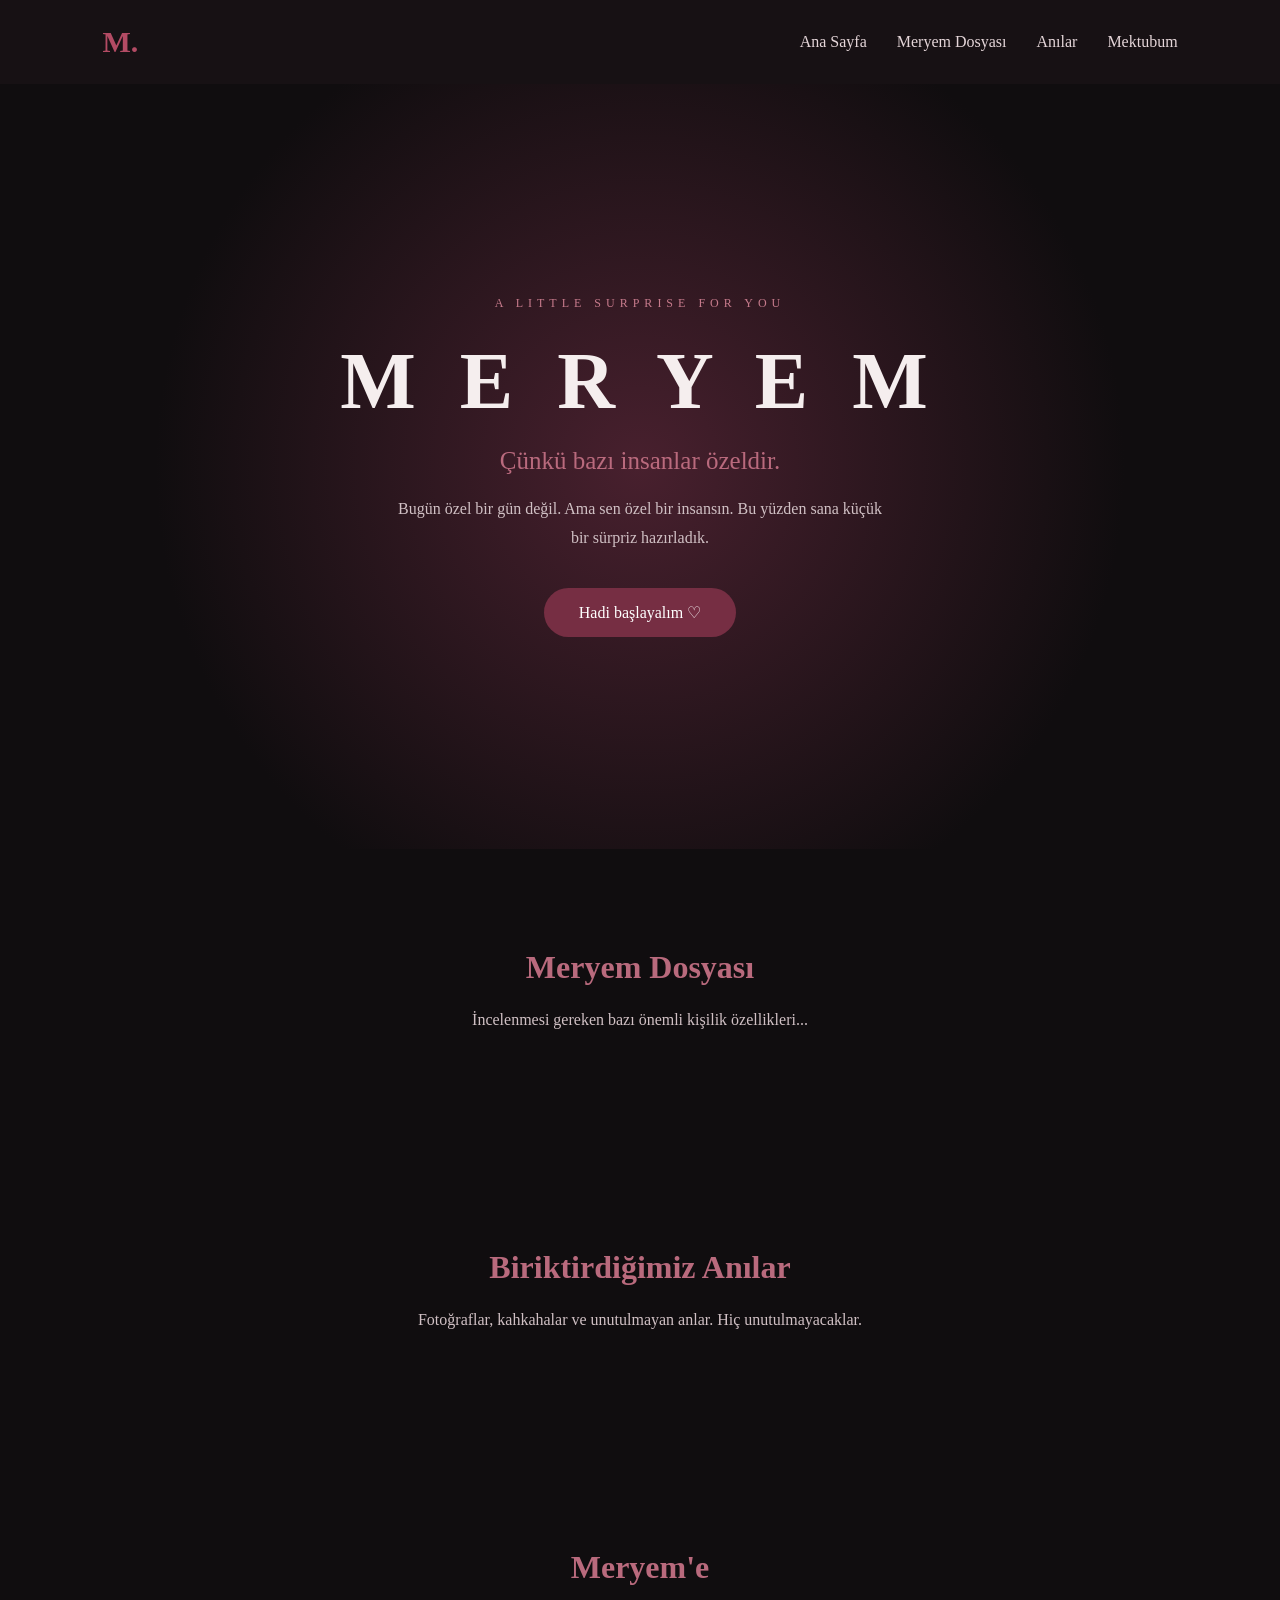
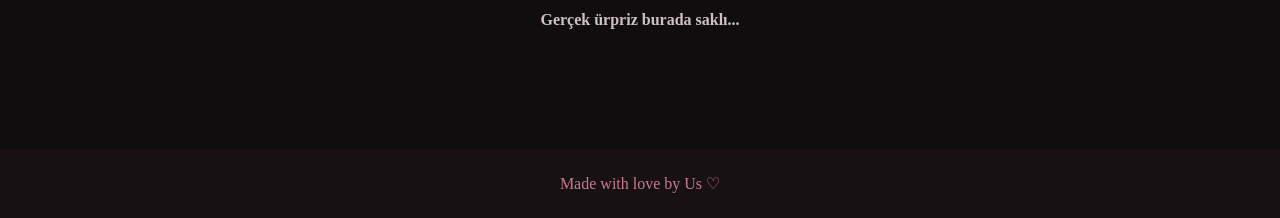
==== index.html @ 7a11cbfd "Add files via upload" ====
<!DOCTYPE html>
<html lang="tr">
<head>
    <meta charset="UTF-8">
    <meta name="viewport" content="width=device-width, initial-scale=1.0">

    <title>Meryem | Küçük Bir Sürpriz</title>

    <link rel="stylesheet" href="style.css">
</head>

<body>

    <!-- ÜST MENÜ -->
    <header>
    <nav class="navbar">

        <a href="index.html" class="logo">M.</a>

        <ul>
            <li><a href="index.html">Ana Sayfa</a></li>
            <li><a href="pages/dosya.html">Meryem Dosyası</a></li>
            <li><a href="pages/anilar.html">Anılar</a></li>
            <li><a href="pages/mektup.html">Mektubum</a></li>
        </ul>

    </nav>
</header>

    <!-- ANA SAYFA -->
    <section id="anasayfa" class="hero">

        <p class="small-title">
            A LITTLE SURPRISE FOR YOU
        </p>

        <h1>M E R Y E M</h1>

        <h2>Çünkü bazı insanlar özeldir.</h2>

        <p class="description">
            Bugün özel bir gün değil.
            Ama sen özel bir insansın.
            Bu yüzden sana küçük bir sürpriz hazırladık.
        </p>

        <a href="pages/dosya.html" class="surprise-button">
            Hadi başlayalım ♡
        </a>

    </section>

    <!-- MERYEM DOSYASI -->
    <section id="dosya" class="content-section">
        <h2>Meryem Dosyası</h2>
        <p>İncelenmesi gereken bazı önemli kişilik özellikleri...</p>
    </section>

    <!-- ANILAR -->
    <section id="anilar" class="content-section">
        <h2>Biriktirdiğimiz Anılar</h2>
        <p>Fotoğraflar, kahkahalar ve unutulmayan anlar. Hiç unutulmayacaklar.</p>
    </section>

    <!-- MEKTUP -->
    <section id="mektup" class="content-section">
        <h2> Meryem'e</h2>
        <p><strong>Gerçek ürpriz burada saklı...</strong> </p>
    </section>

    <footer>
        <p>Made with love by Us ♡</p>
    </footer>

    <link rel="stylesheet" href="../css/style.css">
<script src="../js/script.js"></script>

</body>
</html>
---- css/style.css ----
/* GENEL AYARLAR */

* {
    margin: 0;
    padding: 0;
    box-sizing: border-box;
    scroll-behavior: smooth;
}

body {
    background-color: #100D0F;
    color: #F5EEEE;
    font-family: Georgia, serif;
}

/* MENÜ */

header {
    width: 100%;
    padding: 25px 8%;
    background-color: #171114;
}

.navbar {
    display: flex;
    justify-content: space-between;
    align-items: center;
}

.logo {
    color: #B34B64;
    font-size: 30px;
    text-decoration: none;
    font-weight: bold;
}

.navbar ul {
    display: flex;
    list-style: none;
    gap: 30px;
}

.navbar ul a {
    color: #E5D6D9;
    text-decoration: none;
    transition: 0.3s;
}

.navbar ul a:hover {
    color: #BD6277;
}

/* ANA SAYFA */

.hero {
    min-height: 85vh;
    display: flex;
    flex-direction: column;
    align-items: center;
    justify-content: center;
    text-align: center;
    padding: 40px 20px;

    background:
    radial-gradient(circle, #48202E 0%, #100D0F 65%);
}

.small-title {
    color: #C77B8C;
    letter-spacing: 5px;
    font-size: 12px;
    margin-bottom: 25px;
}

.hero h1 {
    font-size: clamp(42px, 8vw, 80px);
    letter-spacing: 12px;
    margin-bottom: 20px;
}

.hero h2 {
    color: #B96A7D;
    font-size: 25px;
    font-weight: normal;
    margin-bottom: 20px;
}

.description {
    max-width: 500px;
    line-height: 1.8;
    color: #D0C0C4;
    margin-bottom: 35px;
}

.surprise-button {
    background-color: #762E43;
    color: white;
    padding: 15px 35px;
    border-radius: 30px;
    text-decoration: none;
    transition: 0.3s;
}

.surprise-button:hover {
    background-color: #A84B65;
    transform: translateY(-4px);
}

/* İÇERİK BÖLÜMLERİ */

.content-section {
    padding: 100px 20px;
    text-align: center;
    min-height: 300px;
}

.content-section h2 {
    color: #B96A7D;
    font-size: 32px;
    margin-bottom: 20px;
}

.content-section p {
    color: #D0C0C4;
    line-height: 1.8;
}

/* ALT BİLGİ */

footer {
    background-color: #171114;
    text-align: center;
    padding: 25px;
    color: #C77B8C;
}

/* TELEFON UYUMLULUĞU */

@media (max-width: 650px) {

    .navbar {
        flex-direction: column;
        gap: 20px;
    }

    .navbar ul {
        flex-wrap: wrap;
        justify-content: center;
        gap: 15px;
    }

    .hero h1 {
        letter-spacing: 6px;
    }

}

/* MERYEM DOSYASI KARTLARI */

.info-card {
    max-width: 550px;
    margin: 40px auto;
    padding: 35px;

    background-color: #1D1519;
    border: 1px solid #71394A;
    border-radius: 12px;

    text-align: left;
    line-height: 2;
    transition: 0.3s;
}

.info-card:hover {
    transform: translateY(-5px);
    border-color: #B96A7D;
}

.info-card h3 {
    color: #C77B8C;
    margin-bottom: 15px;
}

.info-card p {
    color: #D0C0C4;
}

/* =================================
   ANILAR SAYFASI
================================= */


/* FOTOĞRAF GALERİSİ */

.memory-gallery {
    display: grid;
    grid-template-columns: repeat(4, minmax(0, 1fr));
    gap: 25px;

    max-width: 1200px;
    margin: 50px auto;
    padding: 0 20px;
}


/* FOTOĞRAF KARTLARI */

.memory-card {
    background-color: #21171B;

    border: 1px solid #59323F;
    border-radius: 12px;

    overflow: hidden;
    text-align: left;

    transition: 0.4s;
}


/* KART HAREKETİ */

.memory-card:hover {
    transform: translateY(-8px);

    border-color: #B96A7D;

    box-shadow: 0 15px 30px rgba(0,0,0,0.3);
}


/* FOTOĞRAFLAR */

.memory-card img {
    width: 100%;
    height: 260px;

    object-fit: cover;
    display: block;

    transition: 0.4s;
}

.memory-card:hover img {
    transform: scale(1.04);
}


/* FOTOĞRAF AÇIKLAMALARI */

.memory-info {
    padding: 25px;
}

.memory-info h3 {
    color: #C77B8C;

    margin-bottom: 12px;

    font-size: 22px;
}

.memory-info p {
    color: #C8B7BC;

    line-height: 1.7;
}


/* ANILAR MESAJI */

.memory-message {
    padding: 100px 20px;

    text-align: center;

    background: linear-gradient(
        180deg,
        #100D0F,
        #301923
    );
}

.memory-message h2 {
    color: #C77B8C;

    font-size: 30px;
    margin-bottom: 30px;
}

.memory-message p {
    max-width: 650px;

    margin: 15px auto;

    color: #D0C0C4;

    line-height: 1.9;
}


/* TABLET UYUMLULUĞU */

@media (max-width: 950px) {

    .memory-gallery {
        grid-template-columns: repeat(2, 1fr);
    }

}


/* TELEFON UYUMLULUĞU */

@media (max-width: 550px) {

    .memory-gallery {
        grid-template-columns: 1fr;

        max-width: 450px;
    }

    .memory-card img {
        height: 320px;
    }

    .memory-message h2 {
        font-size: 24px;
    }

}

/* MEKTUP SAYFASI */

.letter-hero {
    text-align: center;
    padding: 100px 20px 50px;
}

.letter-hero h1 {
    color: #C77B8C;
    font-size: 42px;
    margin: 15px 0;
}

.letter-hero p {
    color: #C8B7BC;
    line-height: 1.8;
}

.letter-section {
    min-height: 550px;
    padding: 50px 20px 100px;
    display: flex;
    flex-direction: column;
    align-items: center;
    justify-content: center;
}

.envelope-container {
    cursor: pointer;
    text-align: center;
    transition: 0.4s;
}

.envelope-container:hover {
    transform: translateY(-8px);
}

.envelope {
    width: 280px;
    height: 180px;
    position: relative;
    margin: auto;
}

.envelope-body {
    position: absolute;
    width: 100%;
    height: 100%;
    background: #702D42;
    border: 2px solid #B96A7D;
    border-radius: 5px;
    z-index: 2;
}

.envelope-flap {
    position: absolute;
    top: 0;
    left: 0;
    width: 0;
    height: 0;
    border-left: 140px solid transparent;
    border-right: 140px solid transparent;
    border-top: 100px solid #A34D65;
    z-index: 3;
    transform-origin: top;
    transition: transform 0.6s;
}

.envelope-heart {
    position: absolute;
    top: 75px;
    left: 0;
    right: 0;
    color: #F4D5DC;
    font-size: 35px;
    z-index: 4;
}

.envelope-hint {
    color: #C77B8C;
    margin-top: 25px;
}

.envelope-container.opened .envelope-flap {
    transform: rotateX(180deg);
}

.letter-paper {
    display: none;
    max-width: 650px;
    width: 90%;
    background: #F0E4DC;
    color: #39252B;
    padding: 45px;
    margin-top: 40px;
    border-radius: 5px;
    box-shadow: 0 10px 35px rgba(0, 0, 0, 0.4);
    line-height: 1.9;
}

.letter-paper.show {
    display: block;
    animation: letterAppear 0.8s ease;
}

.letter-paper h2 {
    color: #702D42;
    margin-bottom: 25px;
}

.letter-paper p {
    margin-bottom: 18px;
}

.letter-ending {
    font-weight: bold;
    color: #702D42;
}

.letter-signature {
    text-align: right;
    font-style: italic;
}

.letter-close {
    display: block;
    margin: 25px auto 0;
    padding: 12px 25px;
    background: #702D42;
    color: white;
    border: none;
    border-radius: 5px;
    cursor: pointer;
}

.letter-close:hover {
    background: #963E58;
}

@keyframes letterAppear {
    from {
        opacity: 0;
        transform: translateY(20px);
    }

    to {
        opacity: 1;
        transform: translateY(0);
    }
}

@media (max-width: 550px) {
    .letter-hero h1 {
        font-size: 30px;
    }

    .letter-paper {
        padding: 25px;
    }

    .envelope {
        transform: scale(0.85);
    }
}
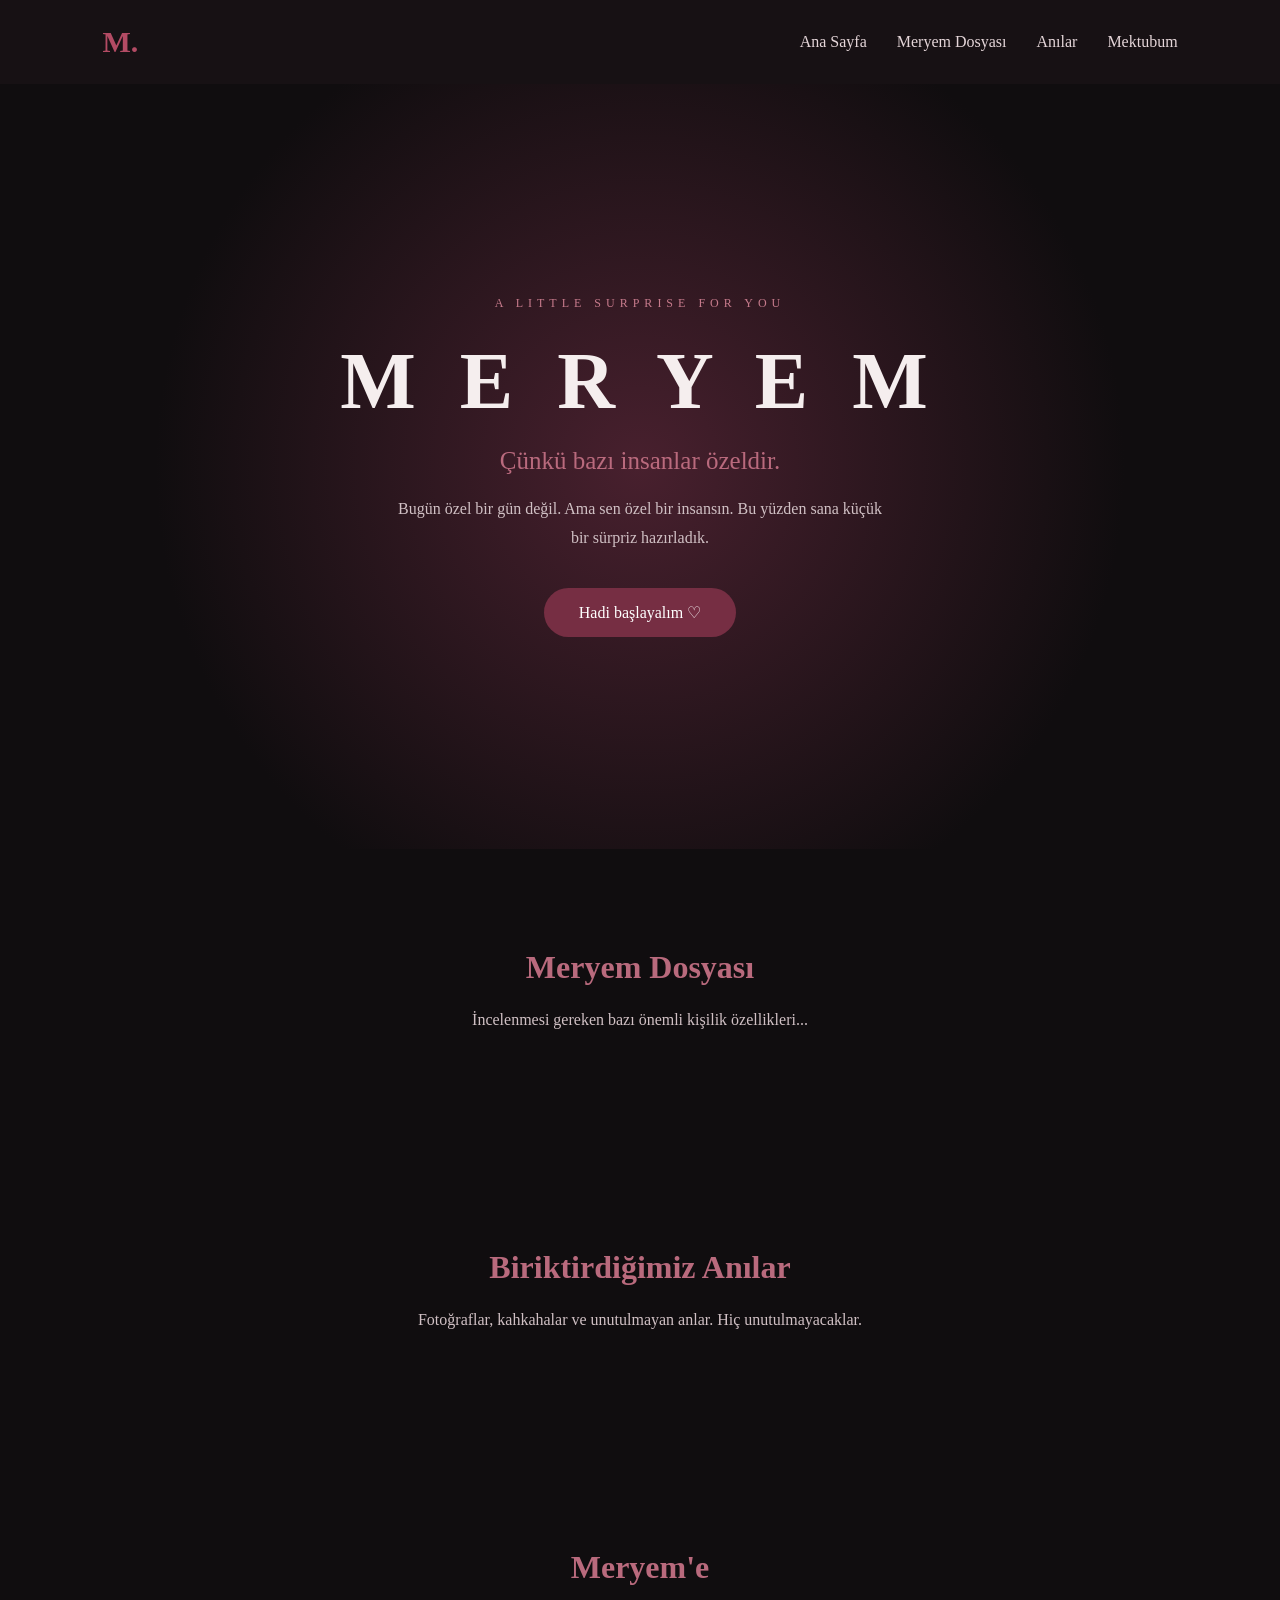
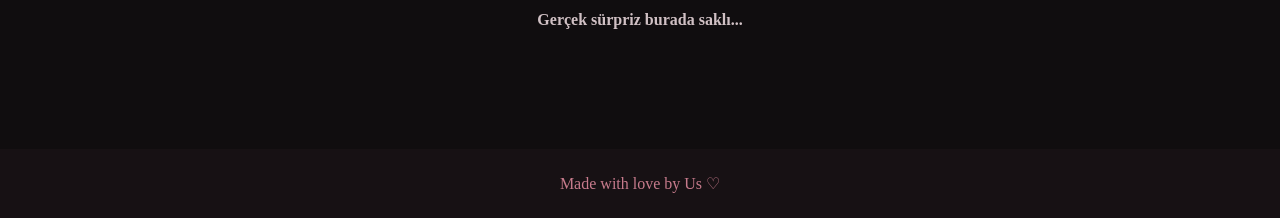
==== commit d40f6437: "Refactor index.html structure and links" ====
--- a/index.html
+++ b/index.html
@@ -7,26 +7,27 @@
 
     <title>Meryem | Küçük Bir Sürpriz</title>
 
-    <link rel="stylesheet" href="style.css">
+    <!-- CSS DOSYASI -->
+    <link rel="stylesheet" href="css/style.css">
 </head>
 
 <body>
 
     <!-- ÜST MENÜ -->
     <header>
-    <nav class="navbar">
+        <nav class="navbar">
 
-        <a href="index.html" class="logo">M.</a>
+            <a href="index.html" class="logo">M.</a>
 
-        <ul>
-            <li><a href="index.html">Ana Sayfa</a></li>
-            <li><a href="pages/dosya.html">Meryem Dosyası</a></li>
-            <li><a href="pages/anilar.html">Anılar</a></li>
-            <li><a href="pages/mektup.html">Mektubum</a></li>
-        </ul>
+            <ul>
+                <li><a href="index.html">Ana Sayfa</a></li>
+                <li><a href="pages/dosya.html">Meryem Dosyası</a></li>
+                <li><a href="pages/anilar.html">Anılar</a></li>
+                <li><a href="pages/mektup.html">Mektubum</a></li>
+            </ul>
 
-    </nav>
-</header>
+        </nav>
+    </header>
 
     <!-- ANA SAYFA -->
     <section id="anasayfa" class="hero">
@@ -53,28 +54,47 @@
 
     <!-- MERYEM DOSYASI -->
     <section id="dosya" class="content-section">
+
         <h2>Meryem Dosyası</h2>
-        <p>İncelenmesi gereken bazı önemli kişilik özellikleri...</p>
+
+        <p>
+            İncelenmesi gereken bazı önemli kişilik özellikleri...
+        </p>
+
     </section>
 
     <!-- ANILAR -->
     <section id="anilar" class="content-section">
+
         <h2>Biriktirdiğimiz Anılar</h2>
-        <p>Fotoğraflar, kahkahalar ve unutulmayan anlar. Hiç unutulmayacaklar.</p>
+
+        <p>
+            Fotoğraflar, kahkahalar ve unutulmayan anlar.
+            Hiç unutulmayacaklar.
+        </p>
+
     </section>
 
     <!-- MEKTUP -->
     <section id="mektup" class="content-section">
-        <h2> Meryem'e</h2>
-        <p><strong>Gerçek ürpriz burada saklı...</strong> </p>
+
+        <h2>Meryem'e</h2>
+
+        <p>
+            <strong>Gerçek sürpriz burada saklı...</strong>
+        </p>
+
     </section>
 
+    <!-- ALT BİLGİ -->
     <footer>
+
         <p>Made with love by Us ♡</p>
+
     </footer>
 
-    <link rel="stylesheet" href="../css/style.css">
-<script src="../js/script.js"></script>
+    <!-- JAVASCRIPT DOSYASI -->
+    <script src="js/script.js"></script>
 
 </body>
 </html>
